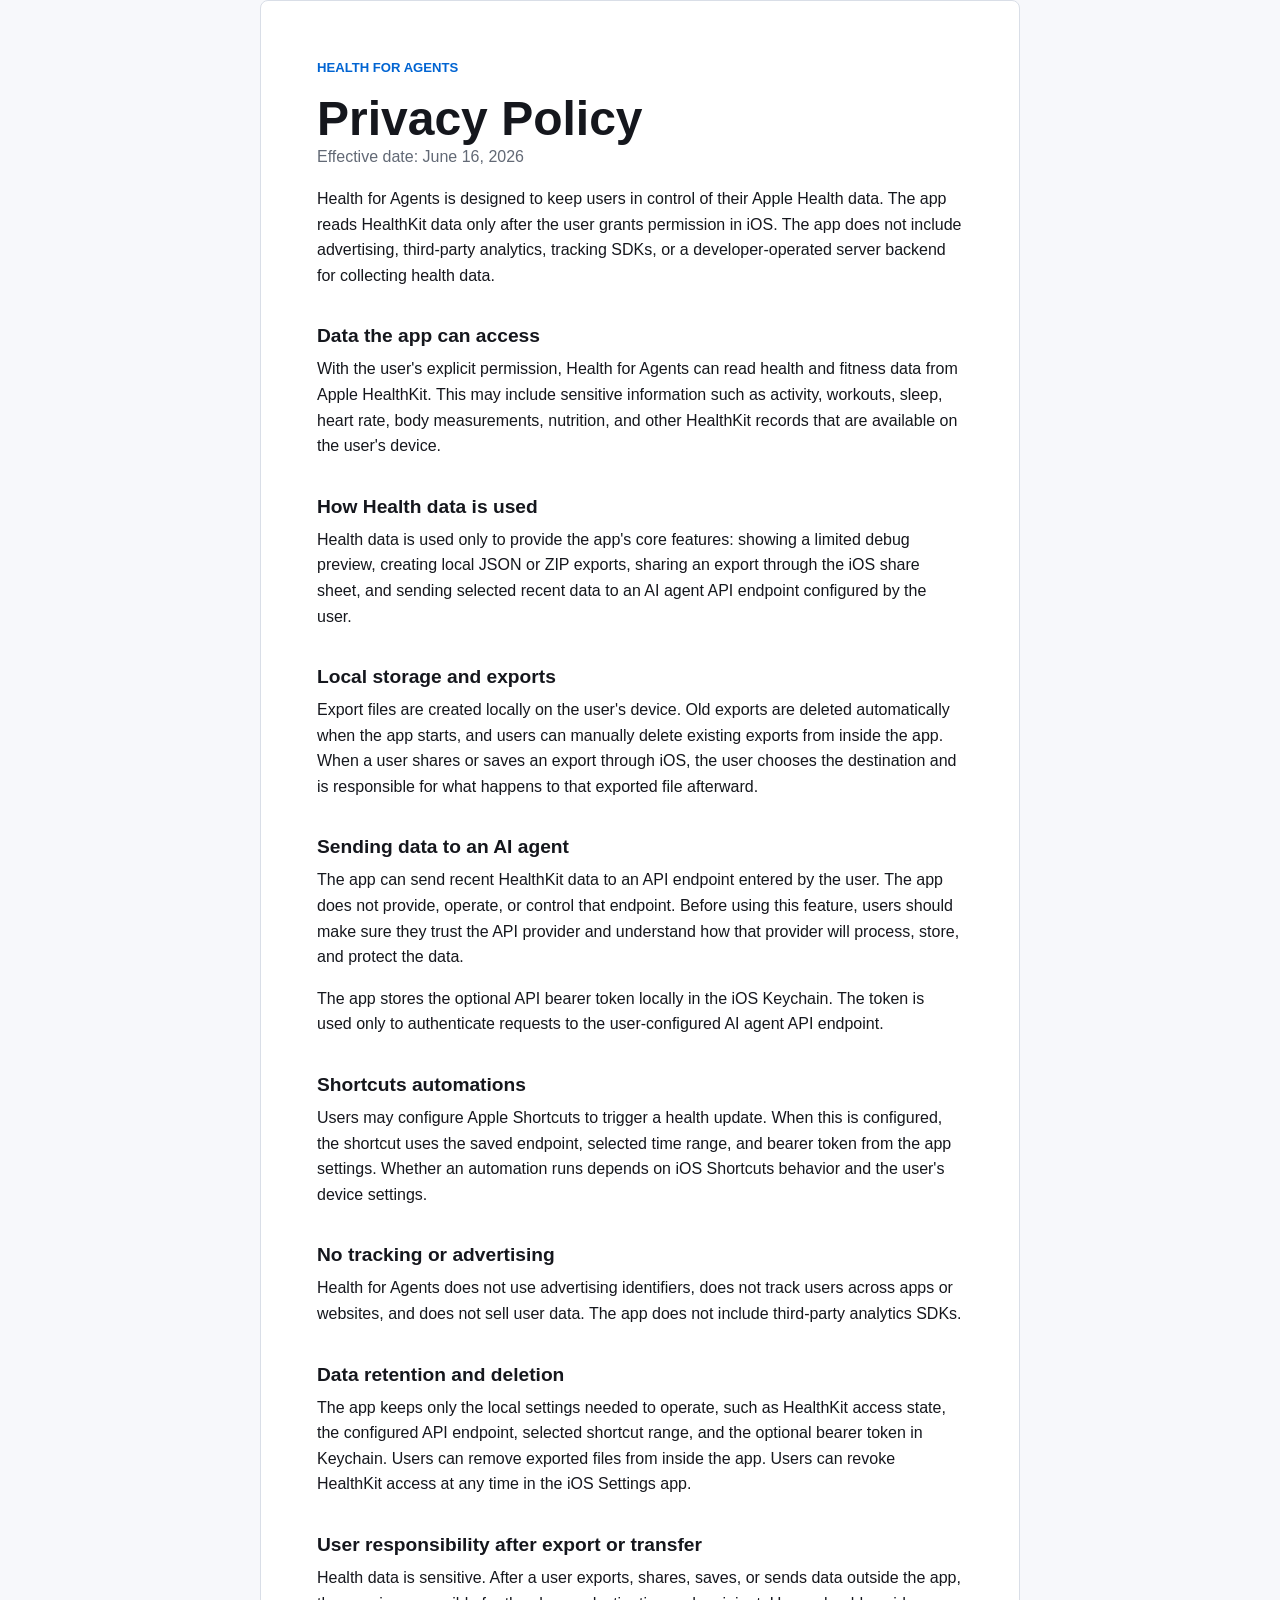
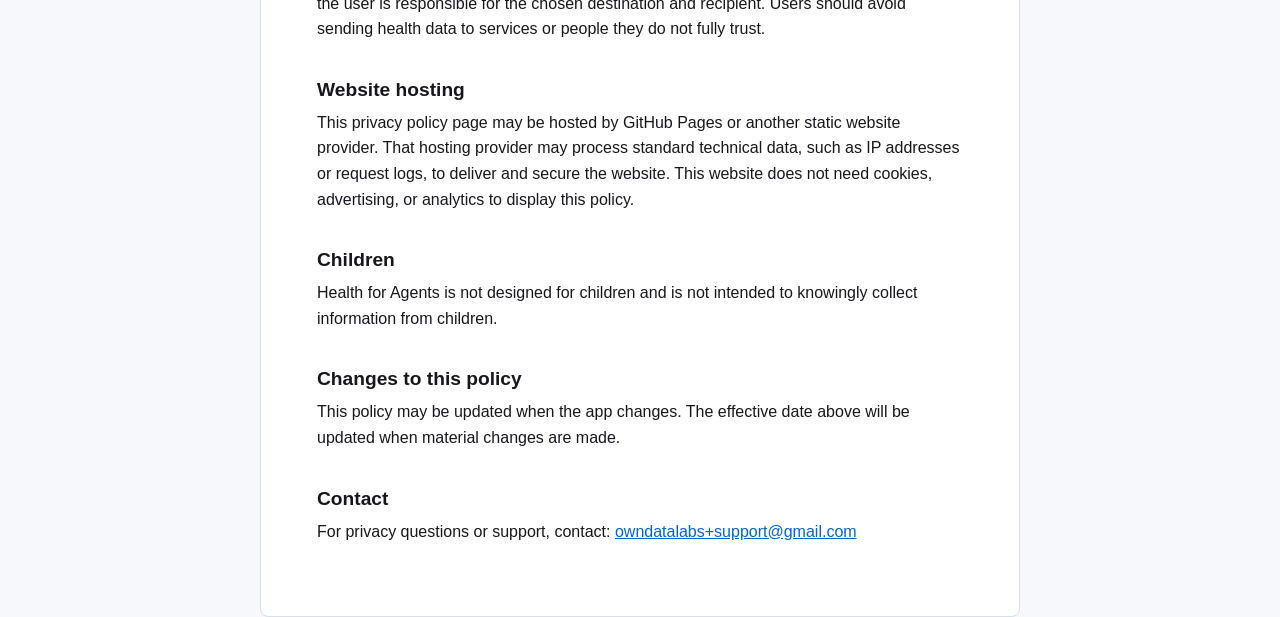
==== privacy/index.html @ e64130f2 "Add Health for Agents privacy policy site" ====
<!doctype html>
<html lang="en">
  <head>
    <meta charset="utf-8">
    <meta name="viewport" content="width=device-width, initial-scale=1">
    <title>Privacy Policy - Health for Agents</title>
    <meta name="description" content="Privacy Policy for the Health for Agents iOS app.">
    <link rel="stylesheet" href="../assets/styles.css">
  </head>
  <body>
    <main class="page document">
      <p class="eyebrow">Health for Agents</p>
      <h1>Privacy Policy</h1>
      <p class="updated">Effective date: June 16, 2026</p>

      <p>
        Health for Agents is designed to keep users in control of their Apple Health data. The app reads
        HealthKit data only after the user grants permission in iOS. The app does not include advertising,
        third-party analytics, tracking SDKs, or a developer-operated server backend for collecting health data.
      </p>

      <h2>Data the app can access</h2>
      <p>
        With the user's explicit permission, Health for Agents can read health and fitness data from Apple
        HealthKit. This may include sensitive information such as activity, workouts, sleep, heart rate, body
        measurements, nutrition, and other HealthKit records that are available on the user's device.
      </p>

      <h2>How Health data is used</h2>
      <p>
        Health data is used only to provide the app's core features: showing a limited debug preview, creating
        local JSON or ZIP exports, sharing an export through the iOS share sheet, and sending selected recent
        data to an AI agent API endpoint configured by the user.
      </p>

      <h2>Local storage and exports</h2>
      <p>
        Export files are created locally on the user's device. Old exports are deleted automatically when the app
        starts, and users can manually delete existing exports from inside the app. When a user shares or saves an
        export through iOS, the user chooses the destination and is responsible for what happens to that exported
        file afterward.
      </p>

      <h2>Sending data to an AI agent</h2>
      <p>
        The app can send recent HealthKit data to an API endpoint entered by the user. The app does not provide,
        operate, or control that endpoint. Before using this feature, users should make sure they trust the API
        provider and understand how that provider will process, store, and protect the data.
      </p>

      <p>
        The app stores the optional API bearer token locally in the iOS Keychain. The token is used only to
        authenticate requests to the user-configured AI agent API endpoint.
      </p>

      <h2>Shortcuts automations</h2>
      <p>
        Users may configure Apple Shortcuts to trigger a health update. When this is configured, the shortcut uses
        the saved endpoint, selected time range, and bearer token from the app settings. Whether an automation runs
        depends on iOS Shortcuts behavior and the user's device settings.
      </p>

      <h2>No tracking or advertising</h2>
      <p>
        Health for Agents does not use advertising identifiers, does not track users across apps or websites, and
        does not sell user data. The app does not include third-party analytics SDKs.
      </p>

      <h2>Data retention and deletion</h2>
      <p>
        The app keeps only the local settings needed to operate, such as HealthKit access state, the configured API
        endpoint, selected shortcut range, and the optional bearer token in Keychain. Users can remove exported
        files from inside the app. Users can revoke HealthKit access at any time in the iOS Settings app.
      </p>

      <h2>User responsibility after export or transfer</h2>
      <p>
        Health data is sensitive. After a user exports, shares, saves, or sends data outside the app, the user is
        responsible for the chosen destination and recipient. Users should avoid sending health data to services or
        people they do not fully trust.
      </p>

      <h2>Website hosting</h2>
      <p>
        This privacy policy page may be hosted by GitHub Pages or another static website provider. That hosting
        provider may process standard technical data, such as IP addresses or request logs, to deliver and secure
        the website. This website does not need cookies, advertising, or analytics to display this policy.
      </p>

      <h2>Children</h2>
      <p>
        Health for Agents is not designed for children and is not intended to knowingly collect information from
        children.
      </p>

      <h2>Changes to this policy</h2>
      <p>
        This policy may be updated when the app changes. The effective date above will be updated when material
        changes are made.
      </p>

      <h2>Contact</h2>
      <p>
        For privacy questions or support, contact: <a href="mailto:owndatalabs+support@gmail.com">owndatalabs+support@gmail.com</a>
      </p>
    </main>
  </body>
</html>
---- assets/styles.css ----
:root {
  color-scheme: light dark;
  --bg: #f7f8fb;
  --text: #15171d;
  --muted: #626975;
  --line: #d9dee7;
  --accent: #0a84ff;
  --accent-strong: #0064d2;
  --surface: #ffffff;
}

@media (prefers-color-scheme: dark) {
  :root {
    --bg: #111318;
    --text: #f2f4f8;
    --muted: #a9b0bc;
    --line: #303642;
    --accent: #5aa9ff;
    --accent-strong: #8ac1ff;
    --surface: #181b22;
  }
}

* {
  box-sizing: border-box;
}

body {
  margin: 0;
  background: var(--bg);
  color: var(--text);
  font: 16px/1.6 -apple-system, BlinkMacSystemFont, "SF Pro Text", "Segoe UI", sans-serif;
}

a {
  color: var(--accent-strong);
}

.page {
  width: min(880px, calc(100% - 32px));
  margin: 0 auto;
  padding: 72px 0;
}

.hero,
.document {
  background: var(--surface);
  border: 1px solid var(--line);
  border-radius: 8px;
  padding: clamp(28px, 6vw, 56px);
}

.eyebrow {
  margin: 0 0 12px;
  color: var(--accent-strong);
  font-size: 0.82rem;
  font-weight: 700;
  letter-spacing: 0;
  text-transform: uppercase;
}

h1 {
  margin: 0;
  max-width: 760px;
  font-size: clamp(2rem, 5vw, 3.8rem);
  line-height: 1.05;
  letter-spacing: 0;
}

.lead {
  max-width: 680px;
  margin: 24px 0 0;
  color: var(--muted);
  font-size: 1.15rem;
}

.actions {
  display: flex;
  flex-wrap: wrap;
  gap: 12px;
  margin-top: 32px;
}

.button {
  display: inline-flex;
  align-items: center;
  justify-content: center;
  min-height: 44px;
  padding: 0 18px;
  border: 1px solid var(--accent);
  border-radius: 8px;
  background: var(--accent);
  color: #fff;
  font-weight: 700;
  text-decoration: none;
}

.button.secondary {
  background: transparent;
  color: var(--accent-strong);
}

.document {
  max-width: 760px;
}

.document h1 {
  font-size: clamp(2rem, 4vw, 3rem);
}

.updated {
  margin: 12px 0 32px;
  color: var(--muted);
}

.document h2 {
  margin: 36px 0 8px;
  font-size: 1.2rem;
  line-height: 1.25;
  letter-spacing: 0;
}

.document p {
  margin: 0 0 16px;
}
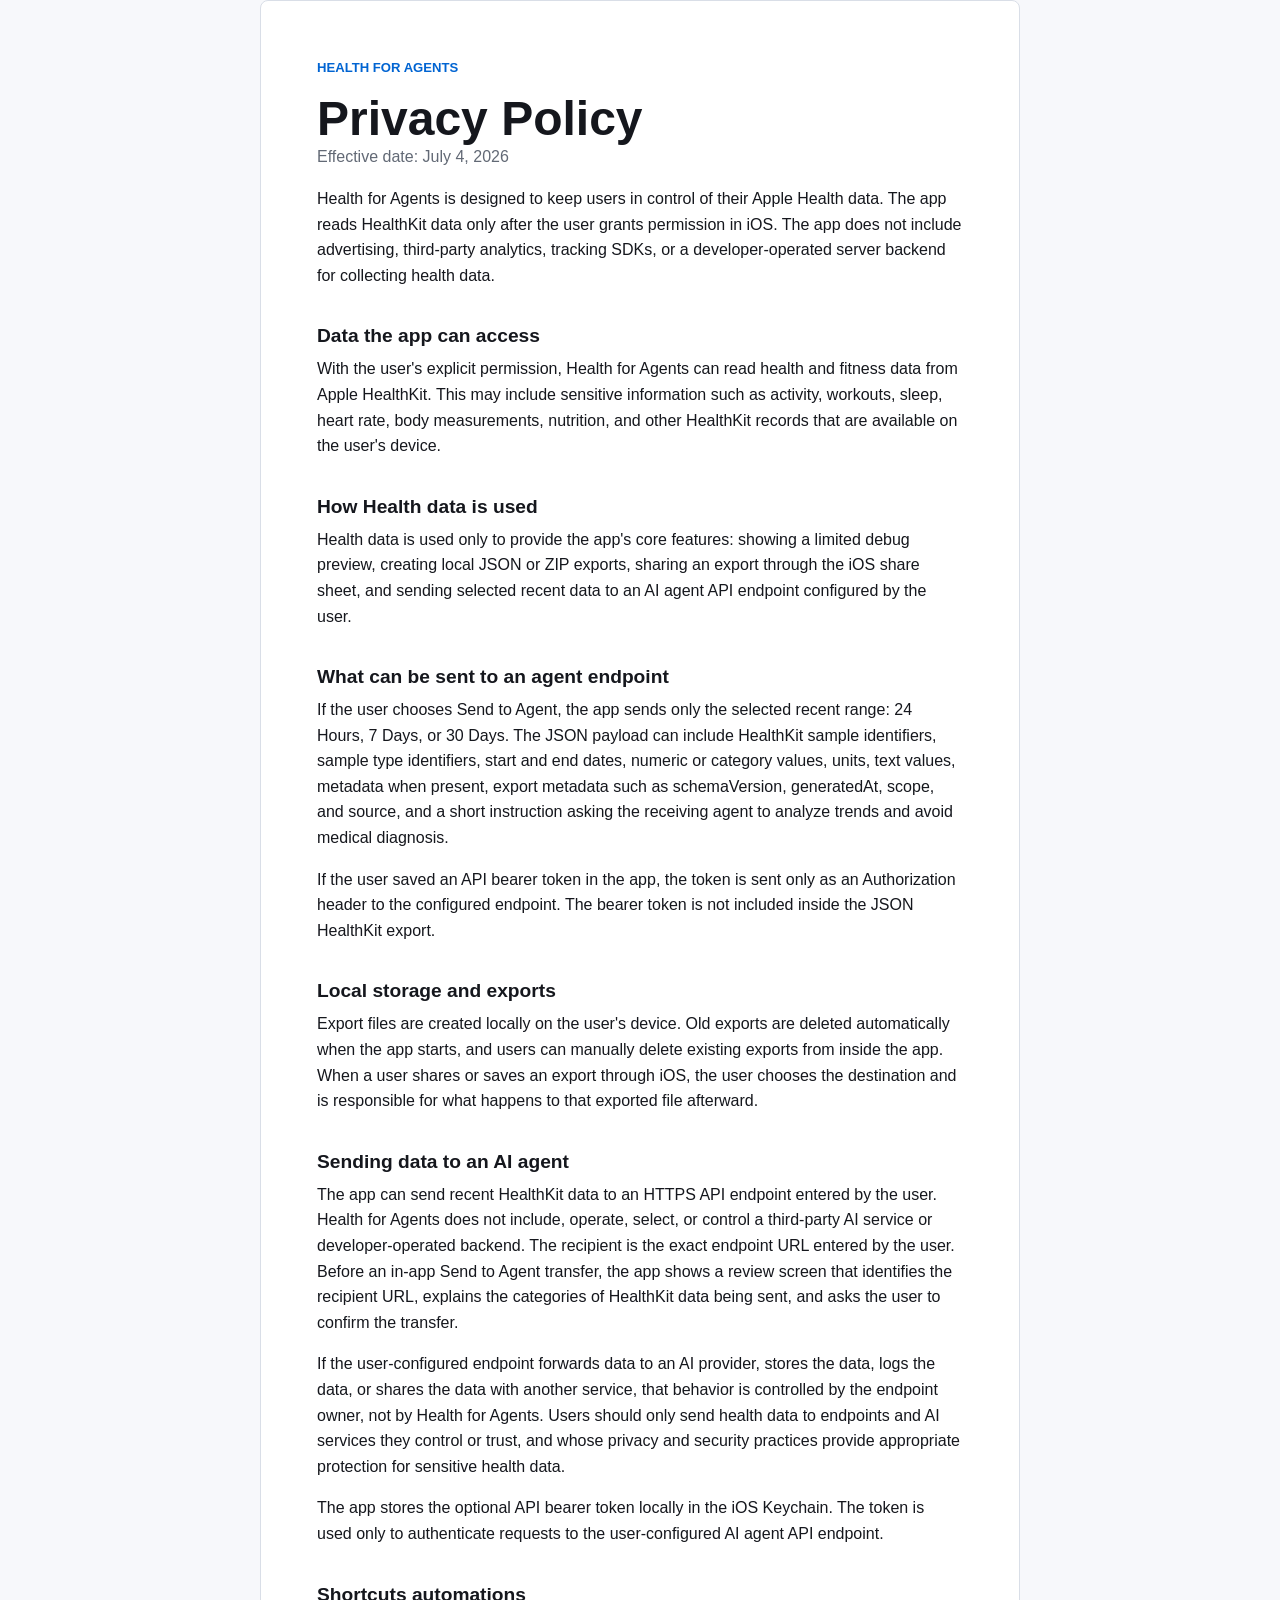
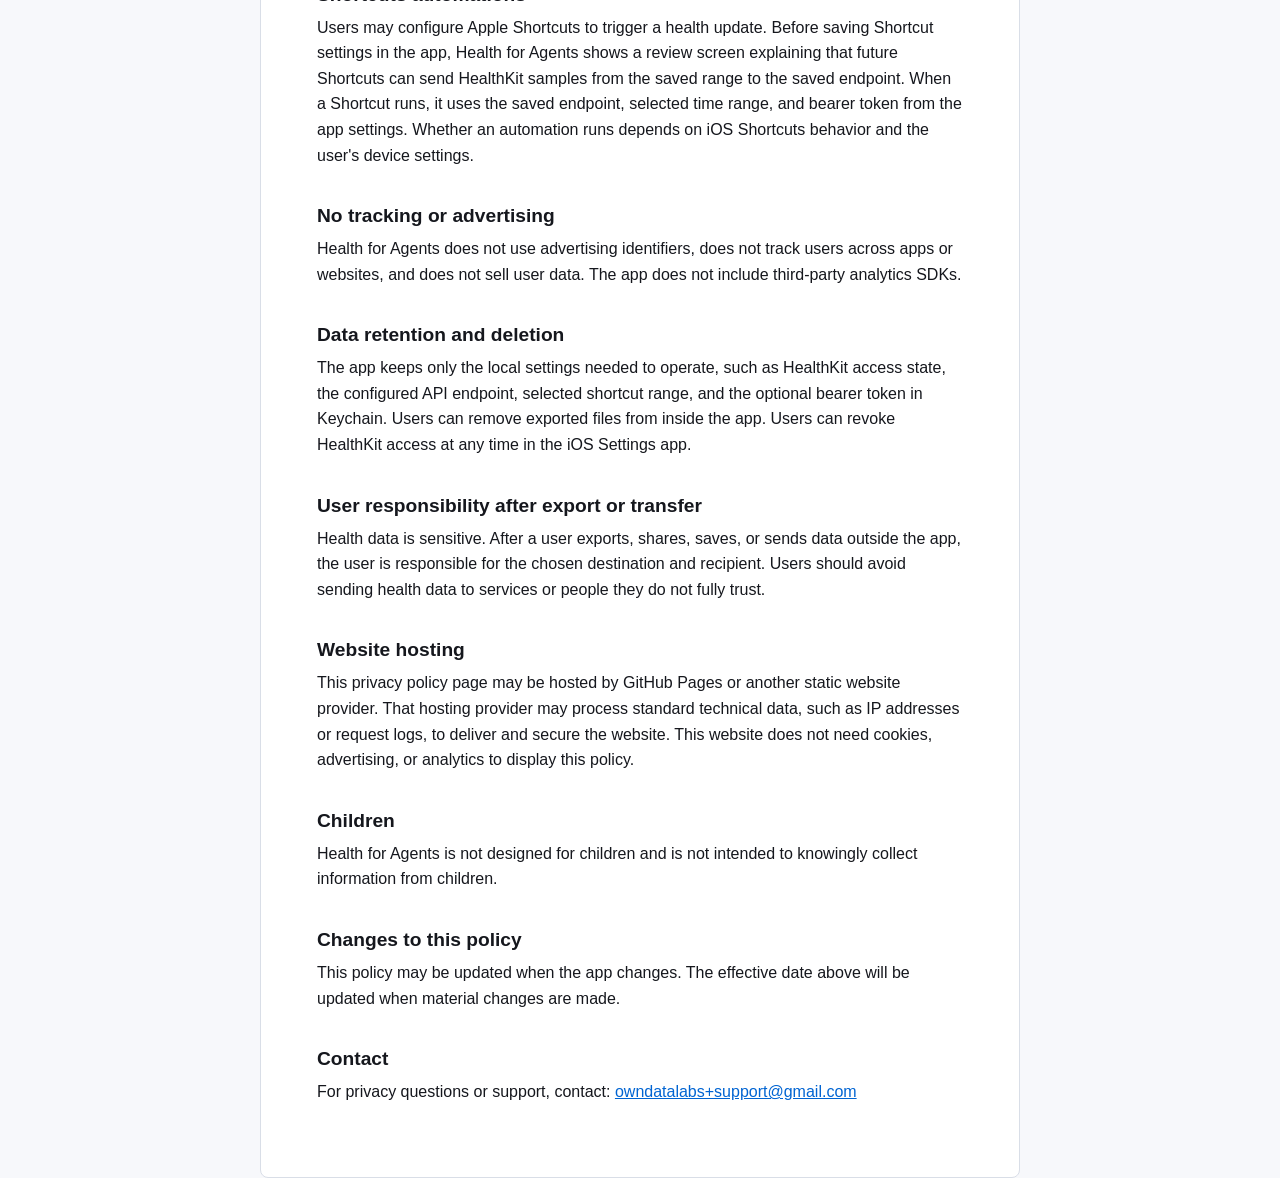
==== commit 4751354d: "Clarify AI endpoint privacy disclosures" ====
--- a/privacy/index.html
+++ b/privacy/index.html
@@ -11,7 +11,7 @@
     <main class="page document">
       <p class="eyebrow">Health for Agents</p>
       <h1>Privacy Policy</h1>
-      <p class="updated">Effective date: June 16, 2026</p>
+      <p class="updated">Effective date: July 4, 2026</p>
 
       <p>
         Health for Agents is designed to keep users in control of their Apple Health data. The app reads
@@ -33,6 +33,20 @@
         data to an AI agent API endpoint configured by the user.
       </p>
 
+      <h2>What can be sent to an agent endpoint</h2>
+      <p>
+        If the user chooses Send to Agent, the app sends only the selected recent range: 24 Hours, 7 Days, or
+        30 Days. The JSON payload can include HealthKit sample identifiers, sample type identifiers, start and
+        end dates, numeric or category values, units, text values, metadata when present, export metadata such as
+        schemaVersion, generatedAt, scope, and source, and a short instruction asking the receiving agent to
+        analyze trends and avoid medical diagnosis.
+      </p>
+
+      <p>
+        If the user saved an API bearer token in the app, the token is sent only as an Authorization header to
+        the configured endpoint. The bearer token is not included inside the JSON HealthKit export.
+      </p>
+
       <h2>Local storage and exports</h2>
       <p>
         Export files are created locally on the user's device. Old exports are deleted automatically when the app
@@ -43,9 +57,18 @@
 
       <h2>Sending data to an AI agent</h2>
       <p>
-        The app can send recent HealthKit data to an API endpoint entered by the user. The app does not provide,
-        operate, or control that endpoint. Before using this feature, users should make sure they trust the API
-        provider and understand how that provider will process, store, and protect the data.
+        The app can send recent HealthKit data to an HTTPS API endpoint entered by the user. Health for Agents
+        does not include, operate, select, or control a third-party AI service or developer-operated backend. The
+        recipient is the exact endpoint URL entered by the user. Before an in-app Send to Agent transfer, the app
+        shows a review screen that identifies the recipient URL, explains the categories of HealthKit data being
+        sent, and asks the user to confirm the transfer.
+      </p>
+
+      <p>
+        If the user-configured endpoint forwards data to an AI provider, stores the data, logs the data, or shares
+        the data with another service, that behavior is controlled by the endpoint owner, not by Health for Agents.
+        Users should only send health data to endpoints and AI services they control or trust, and whose privacy
+        and security practices provide appropriate protection for sensitive health data.
       </p>
 
       <p>
@@ -55,9 +78,11 @@
 
       <h2>Shortcuts automations</h2>
       <p>
-        Users may configure Apple Shortcuts to trigger a health update. When this is configured, the shortcut uses
-        the saved endpoint, selected time range, and bearer token from the app settings. Whether an automation runs
-        depends on iOS Shortcuts behavior and the user's device settings.
+        Users may configure Apple Shortcuts to trigger a health update. Before saving Shortcut settings in the
+        app, Health for Agents shows a review screen explaining that future Shortcuts can send HealthKit samples
+        from the saved range to the saved endpoint. When a Shortcut runs, it uses the saved endpoint, selected
+        time range, and bearer token from the app settings. Whether an automation runs depends on iOS Shortcuts
+        behavior and the user's device settings.
       </p>
 
       <h2>No tracking or advertising</h2>
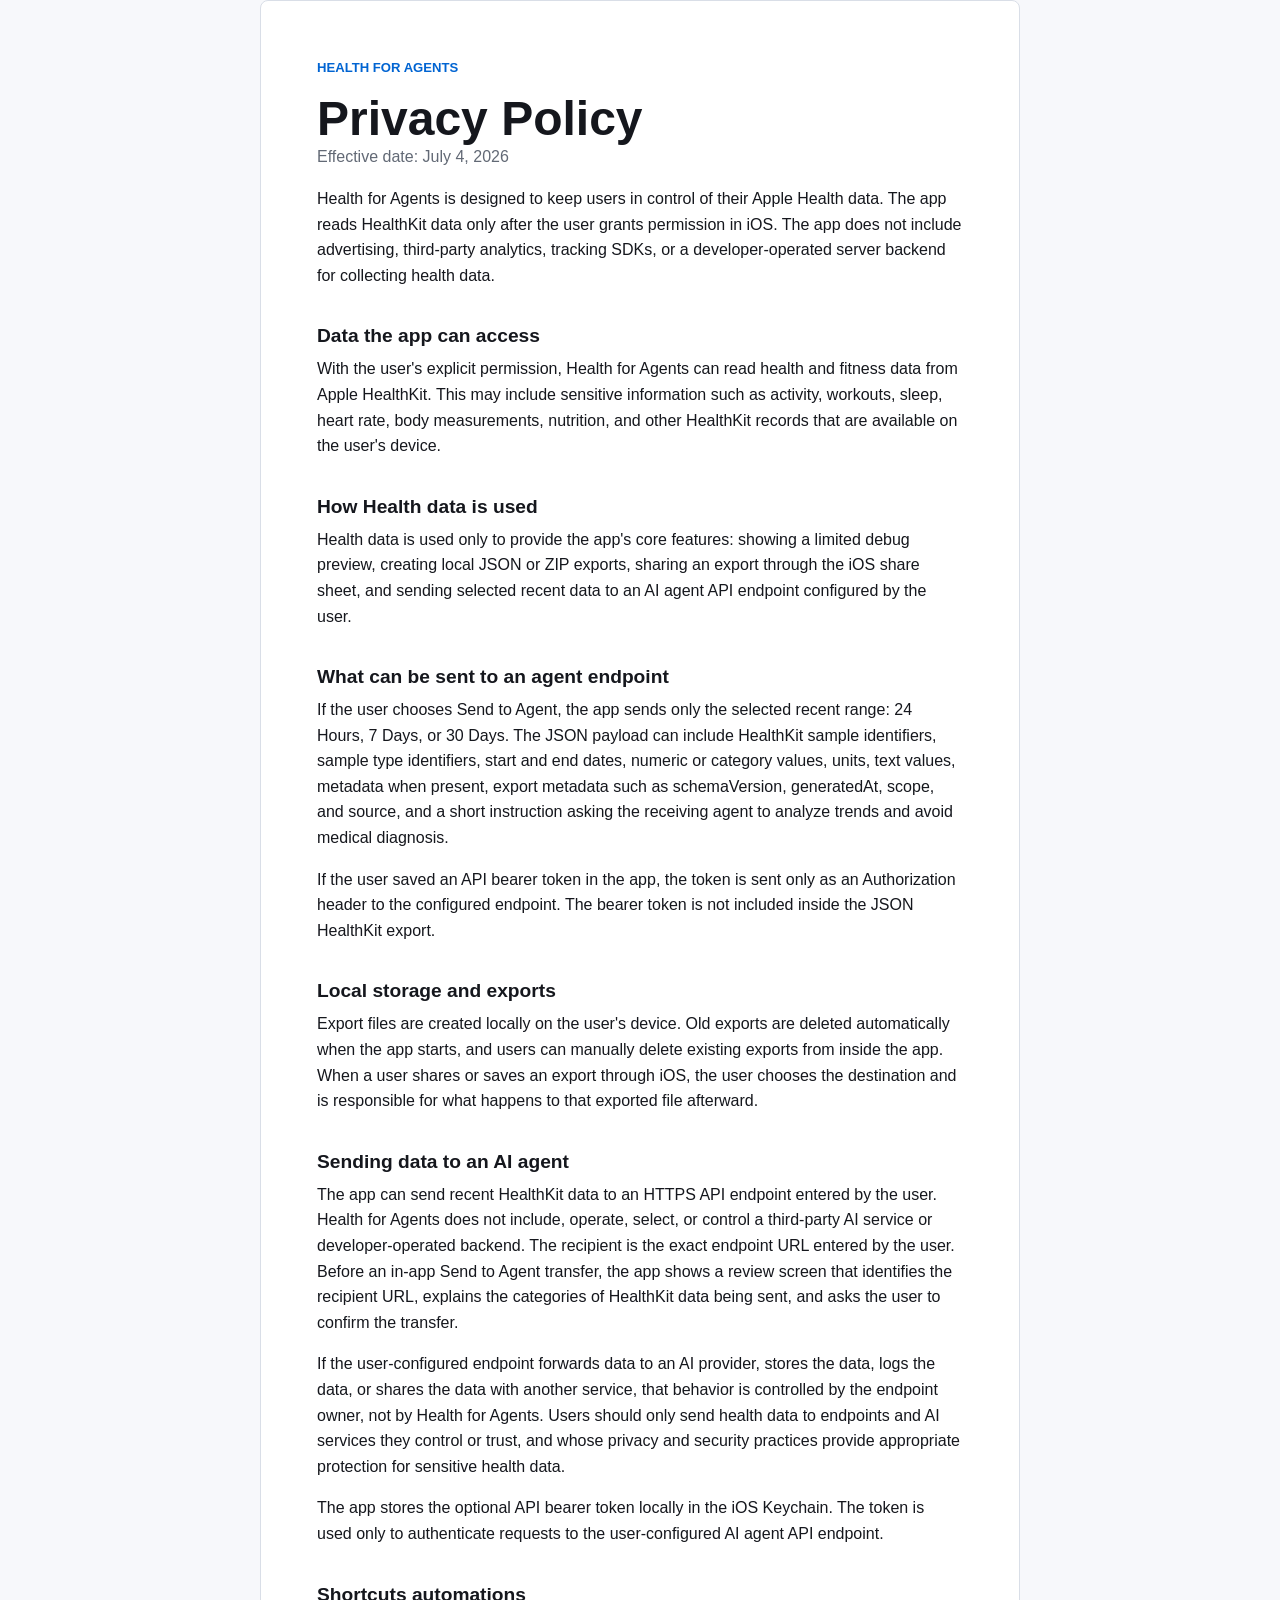
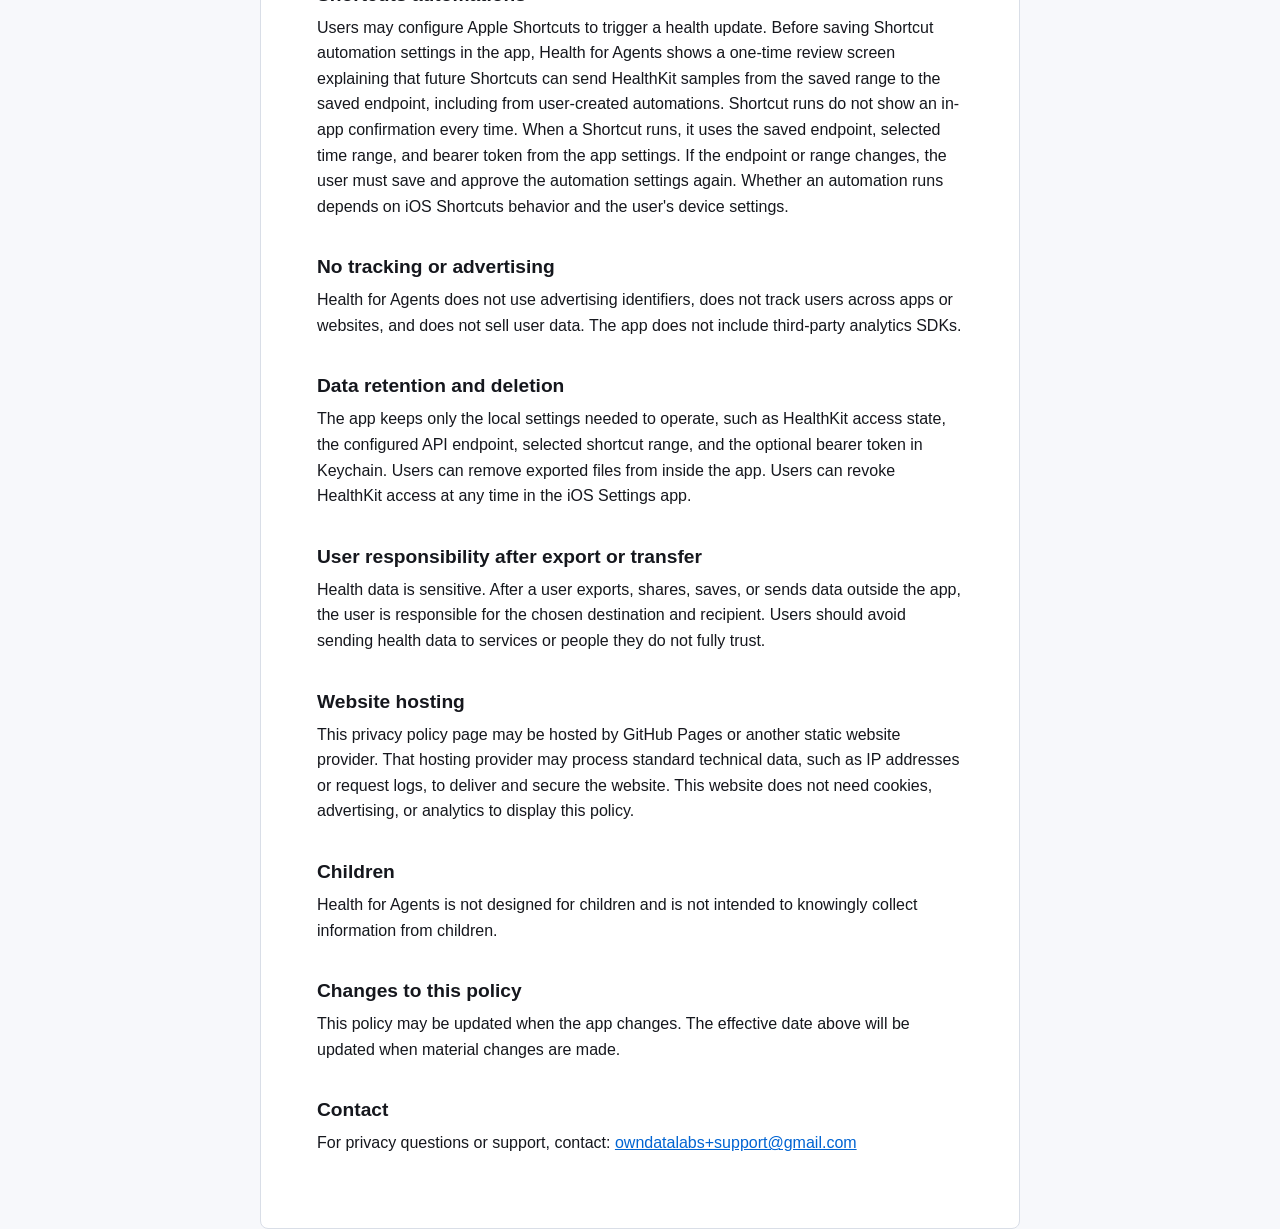
==== commit ad5b75f8: "Clarify automated Shortcut sync consent" ====
--- a/privacy/index.html
+++ b/privacy/index.html
@@ -78,11 +78,13 @@
 
       <h2>Shortcuts automations</h2>
       <p>
-        Users may configure Apple Shortcuts to trigger a health update. Before saving Shortcut settings in the
-        app, Health for Agents shows a review screen explaining that future Shortcuts can send HealthKit samples
-        from the saved range to the saved endpoint. When a Shortcut runs, it uses the saved endpoint, selected
-        time range, and bearer token from the app settings. Whether an automation runs depends on iOS Shortcuts
-        behavior and the user's device settings.
+        Users may configure Apple Shortcuts to trigger a health update. Before saving Shortcut automation settings
+        in the app, Health for Agents shows a one-time review screen explaining that future Shortcuts can send
+        HealthKit samples from the saved range to the saved endpoint, including from user-created automations.
+        Shortcut runs do not show an in-app confirmation every time. When a Shortcut runs, it uses the saved
+        endpoint, selected time range, and bearer token from the app settings. If the endpoint or range changes,
+        the user must save and approve the automation settings again. Whether an automation runs depends on iOS
+        Shortcuts behavior and the user's device settings.
       </p>
 
       <h2>No tracking or advertising</h2>
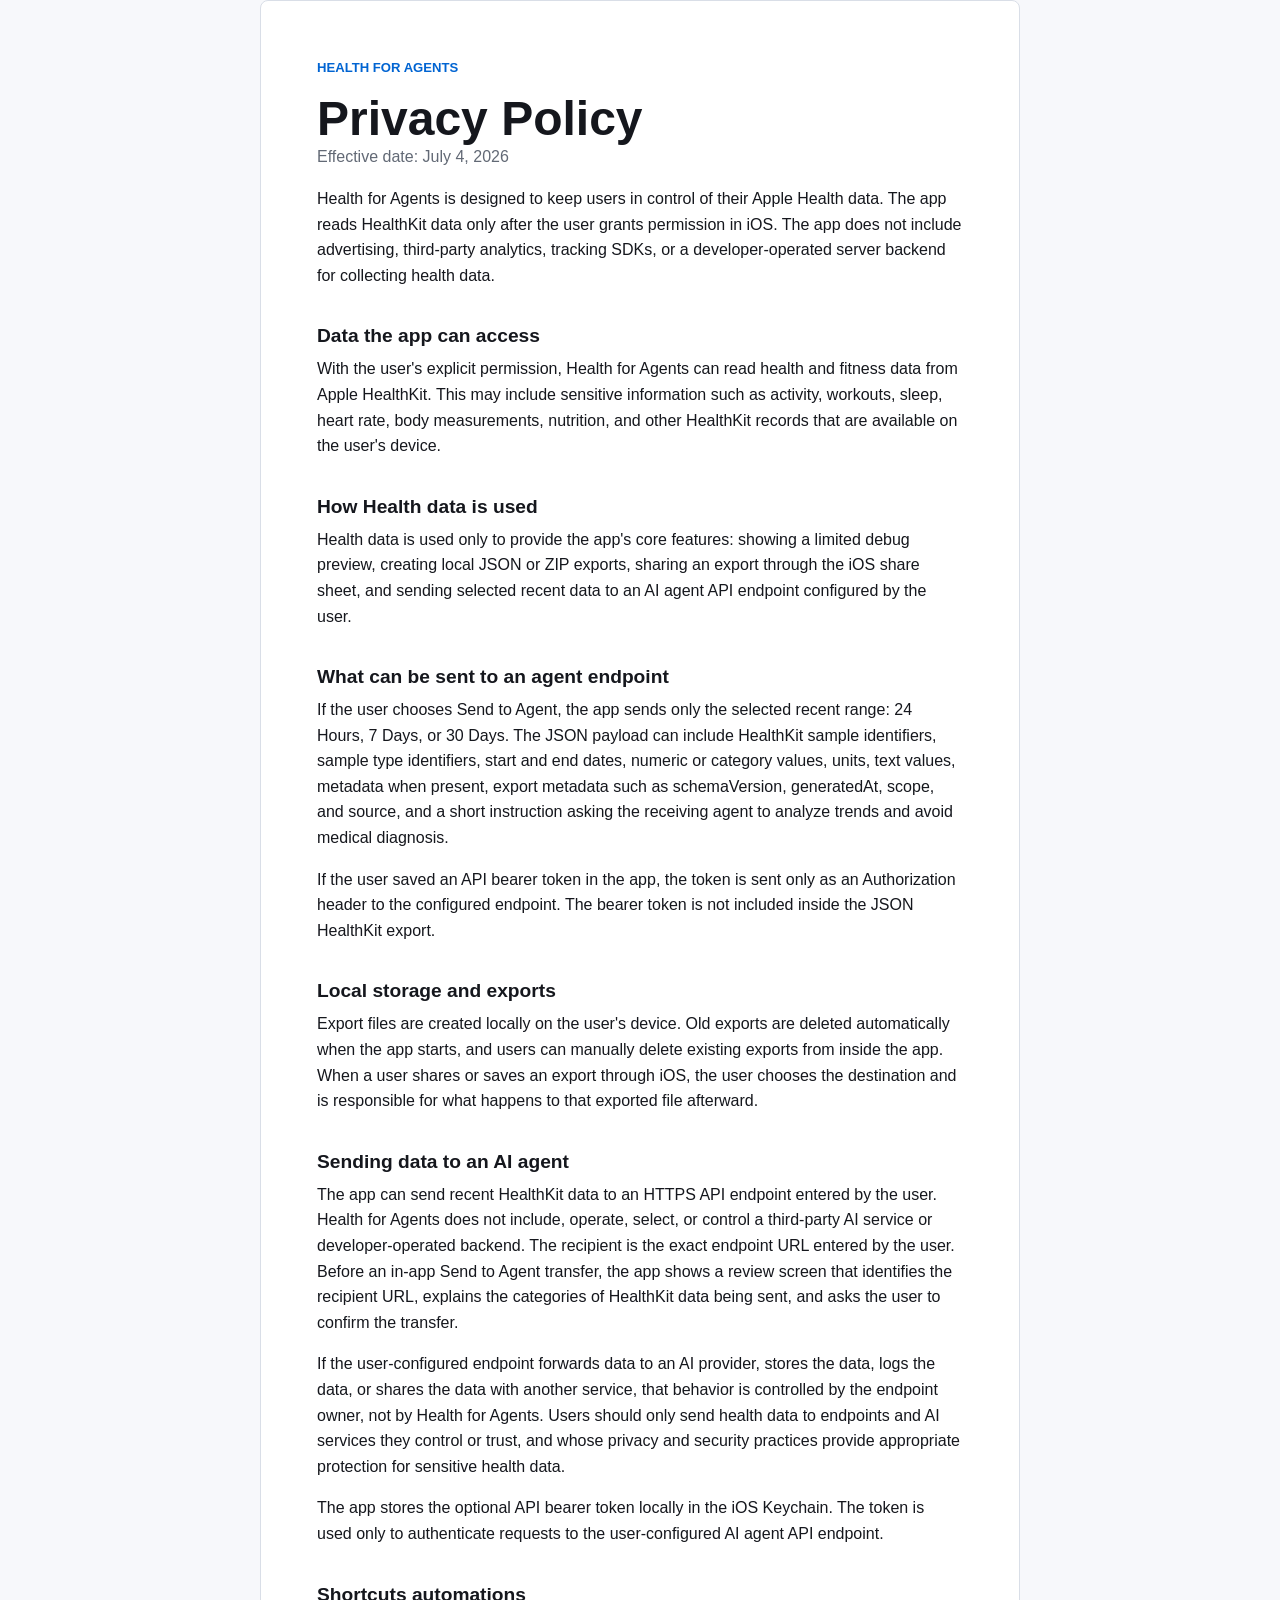
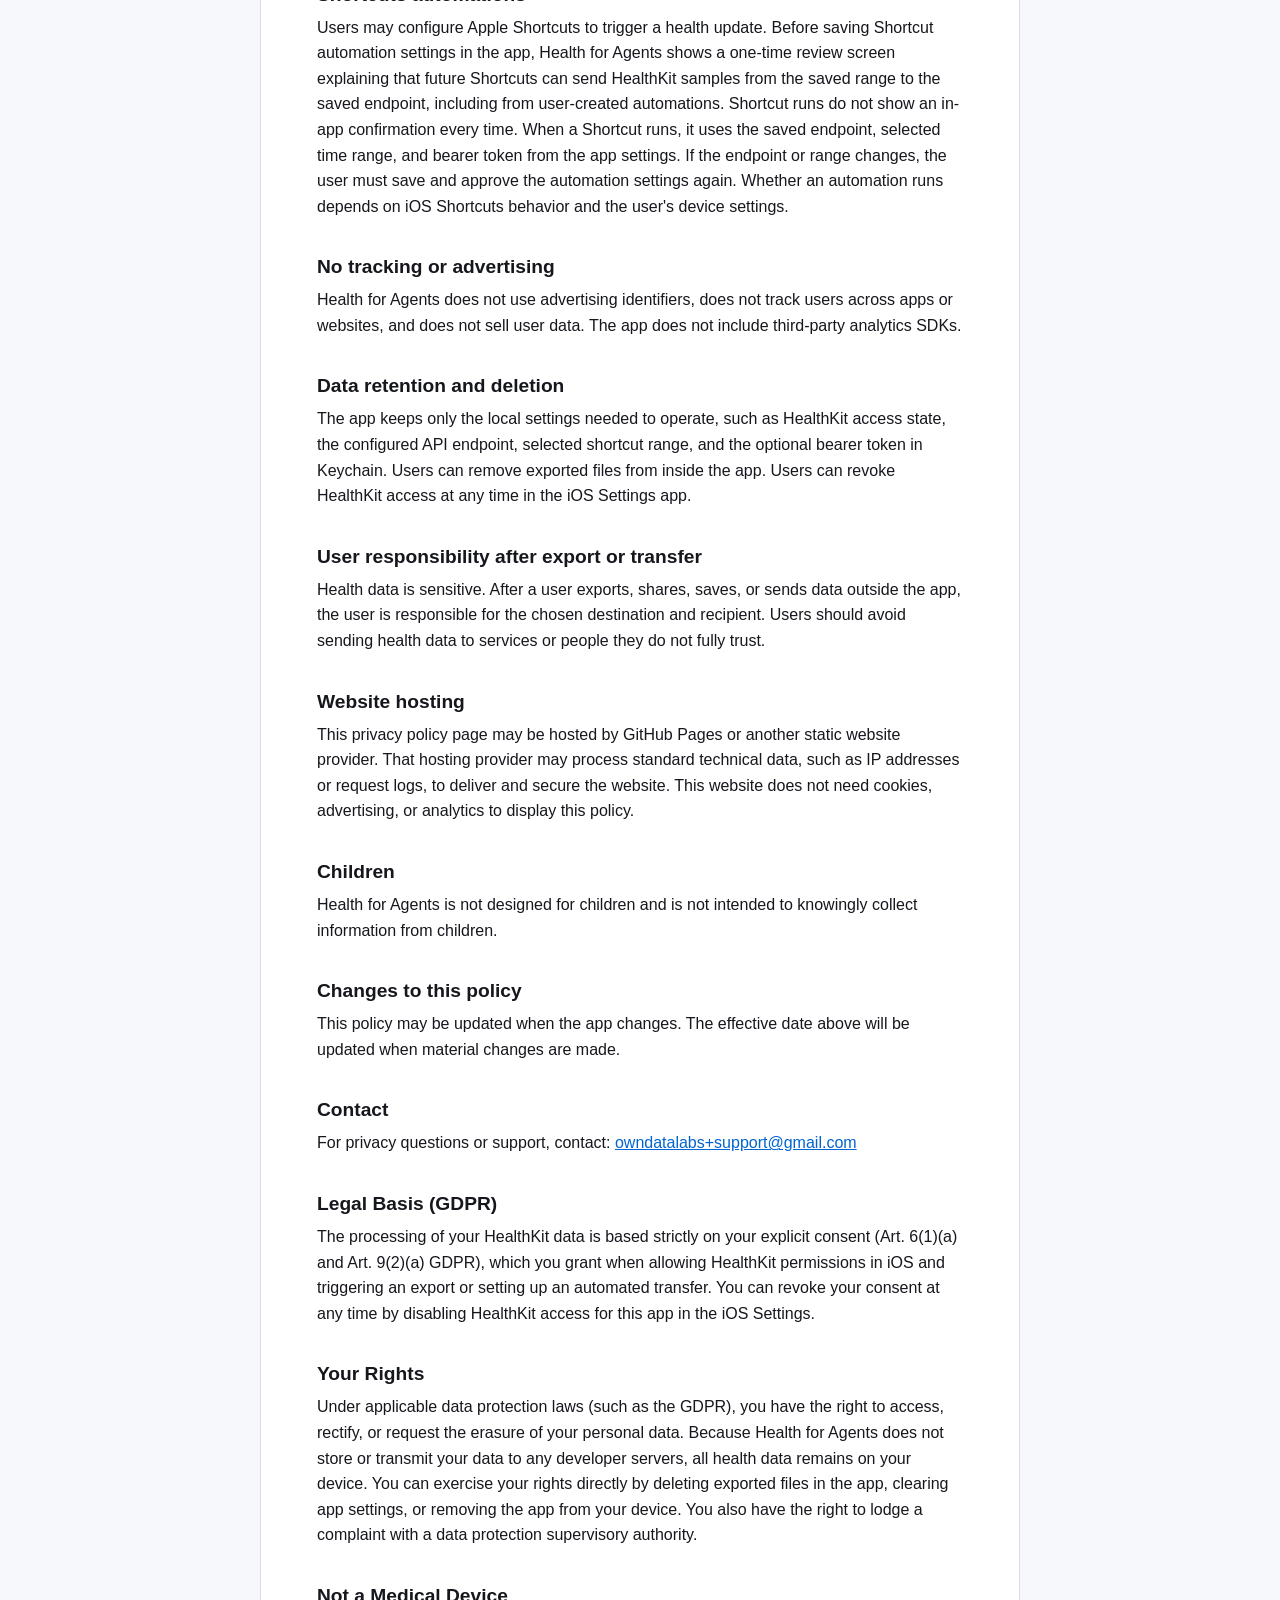
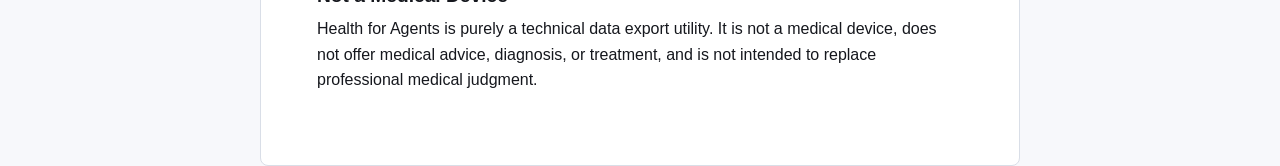
==== commit 45ff1320: "Update index.html added gdpr" ====
--- a/privacy/index.html
+++ b/privacy/index.html
@@ -130,6 +130,30 @@
       <p>
         For privacy questions or support, contact: <a href="mailto:owndatalabs+support@gmail.com">owndatalabs+support@gmail.com</a>
       </p>
+      <h2>Legal Basis (GDPR)</h2>
+      <p>
+        The processing of your HealthKit data is based strictly on your explicit consent 
+        (Art. 6(1)(a) and Art. 9(2)(a) GDPR), which you grant when allowing HealthKit 
+        permissions in iOS and triggering an export or setting up an automated transfer. 
+        You can revoke your consent at any time by disabling HealthKit access for this app in the iOS Settings.
+      </p>
+
+      <h2>Your Rights</h2>
+      <p>
+        Under applicable data protection laws (such as the GDPR), you have the right to access, 
+        rectify, or request the erasure of your personal data. Because Health for Agents does not 
+        store or transmit your data to any developer servers, all health data remains on your device. 
+        You can exercise your rights directly by deleting exported files in the app, clearing app settings, 
+        or removing the app from your device. You also have the right to lodge a complaint with a 
+        data protection supervisory authority.
+      </p>
+
+      <h2>Not a Medical Device</h2>
+      <p>
+        Health for Agents is purely a technical data export utility. It is not a medical device, 
+        does not offer medical advice, diagnosis, or treatment, and is not intended to replace 
+        professional medical judgment.
+      </p>
     </main>
   </body>
 </html>
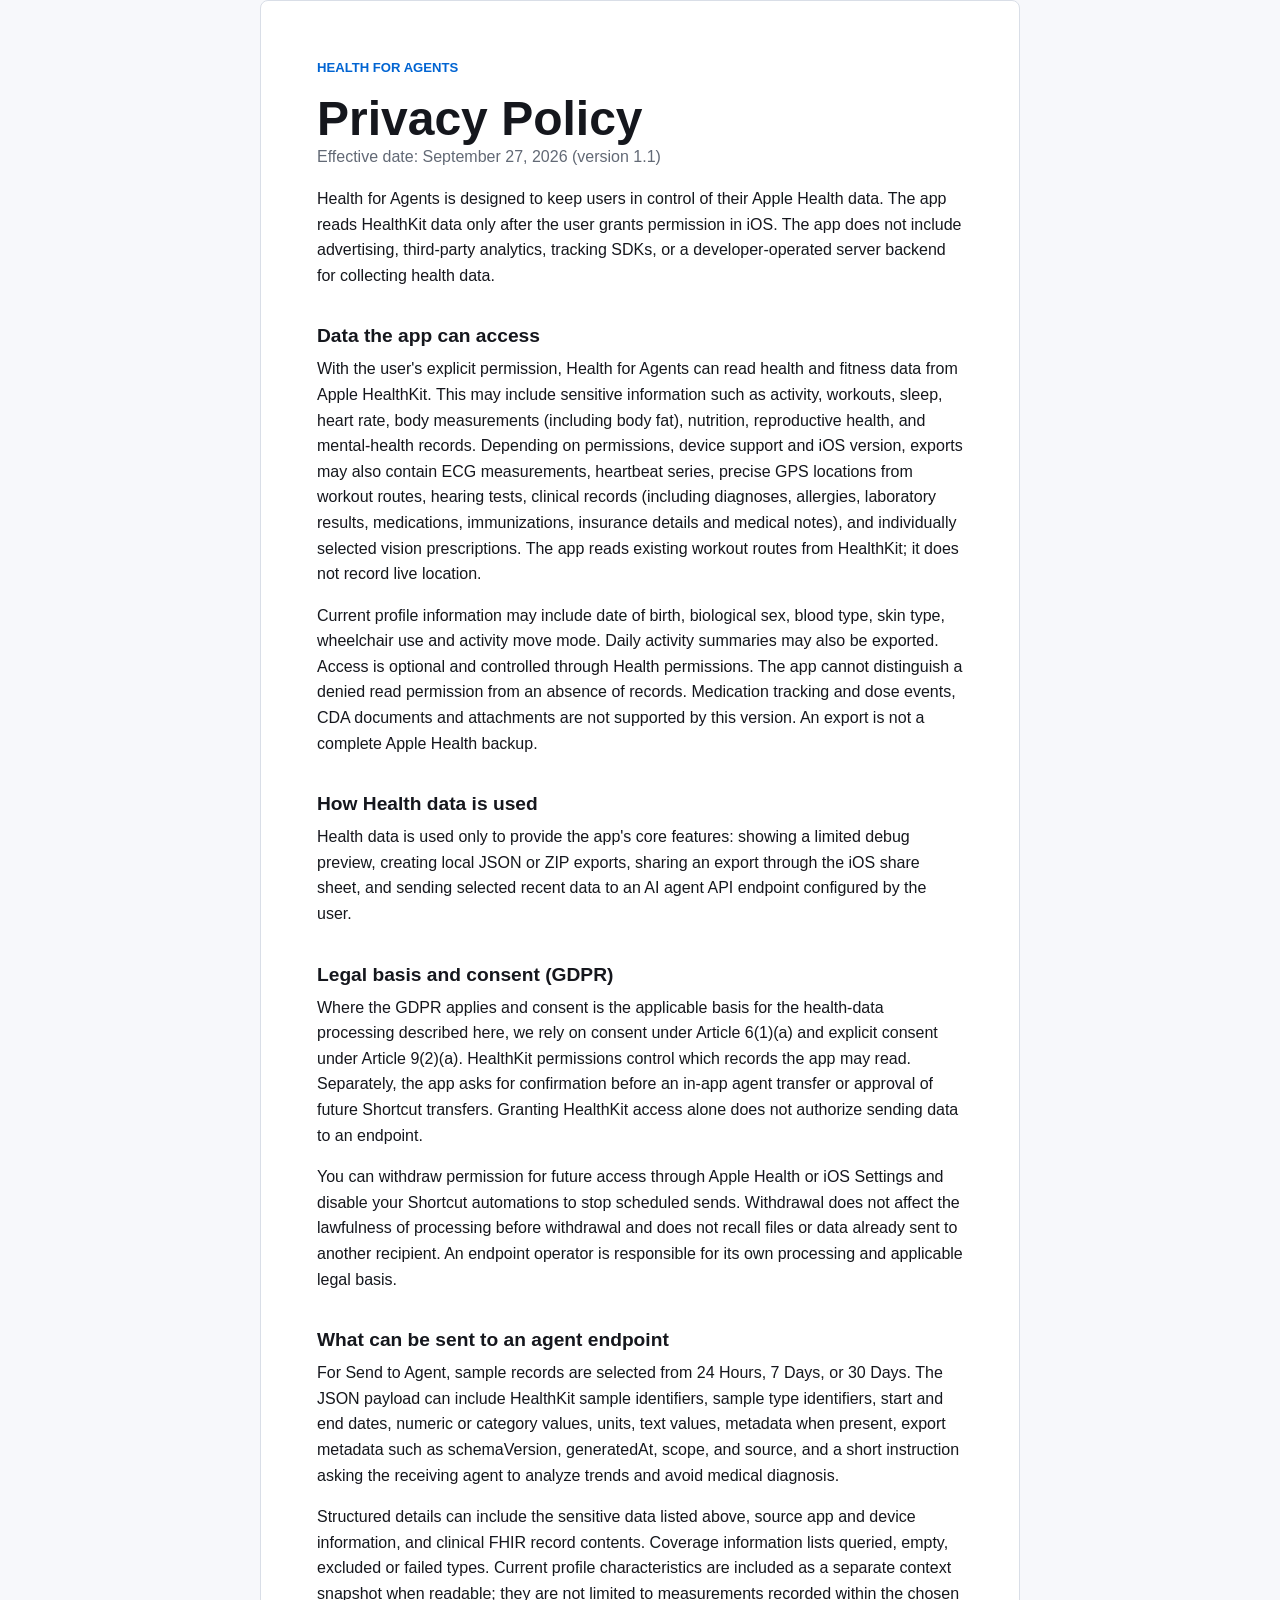
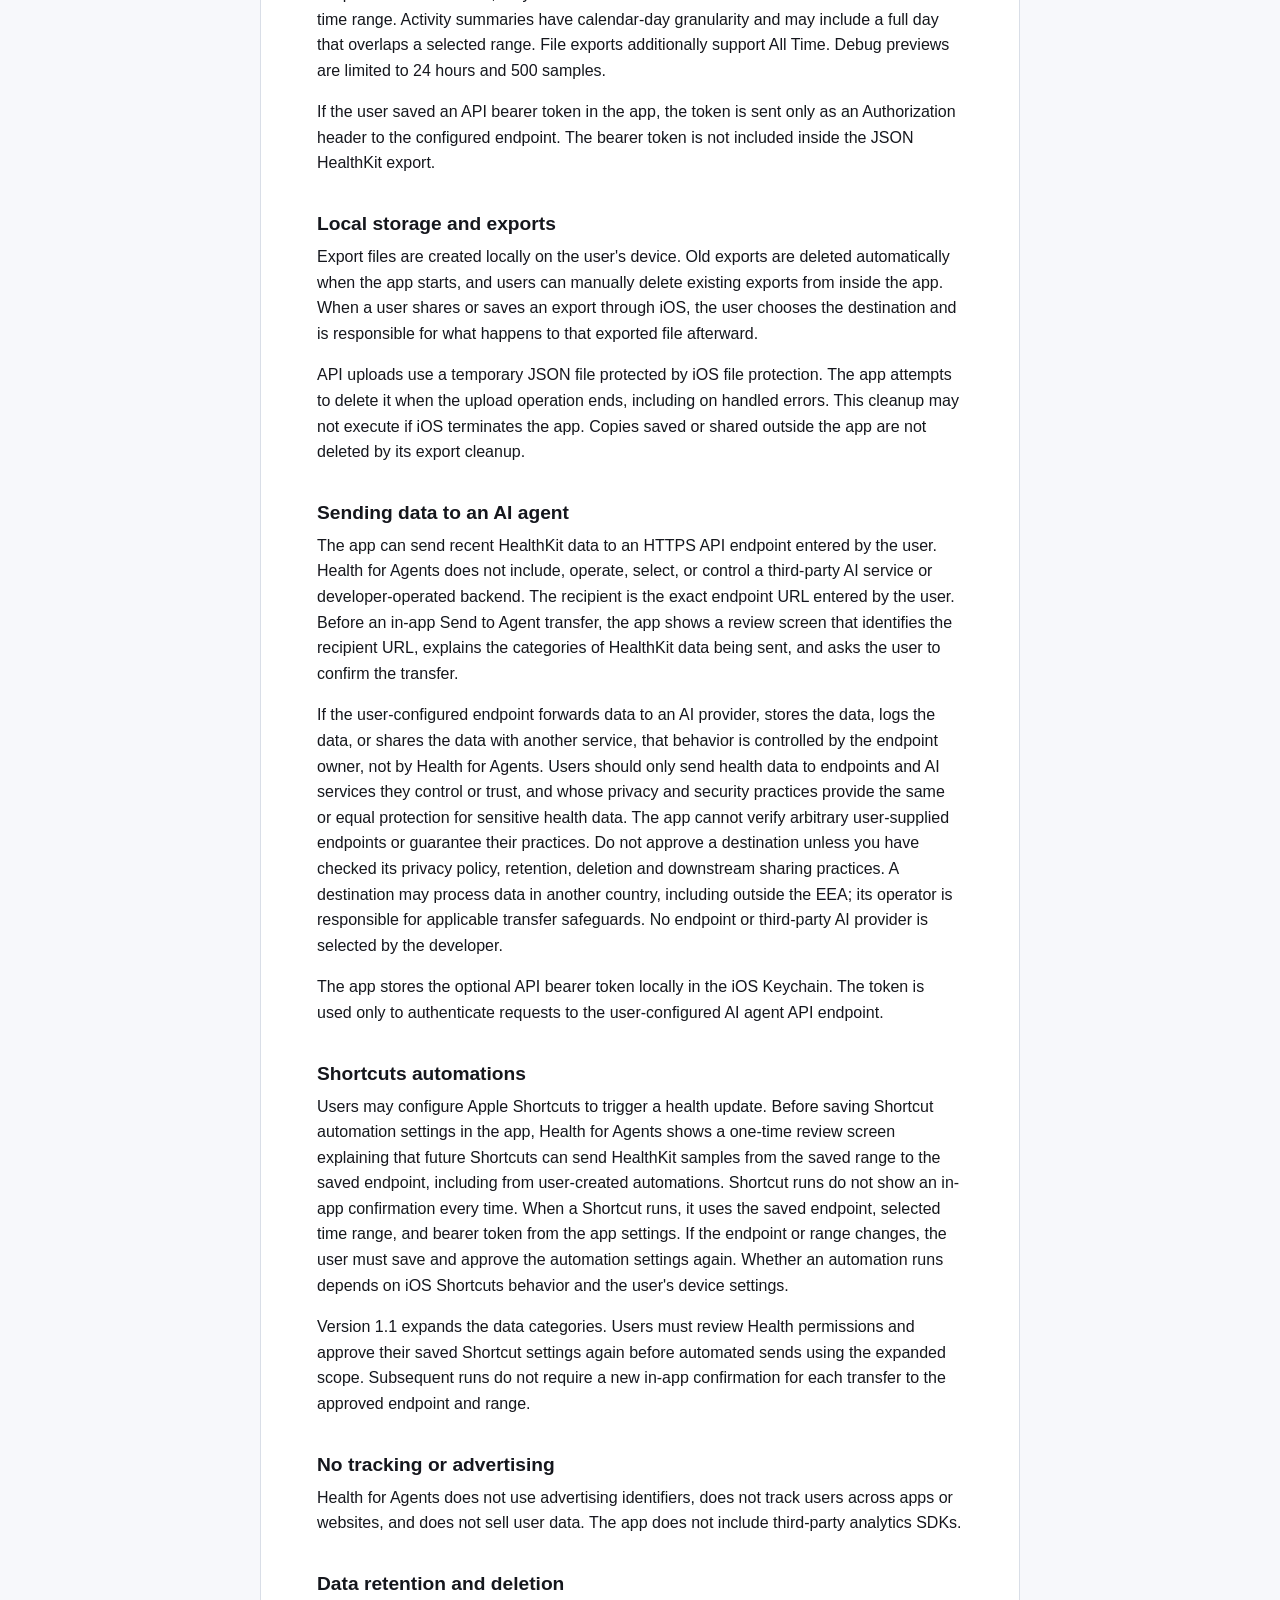
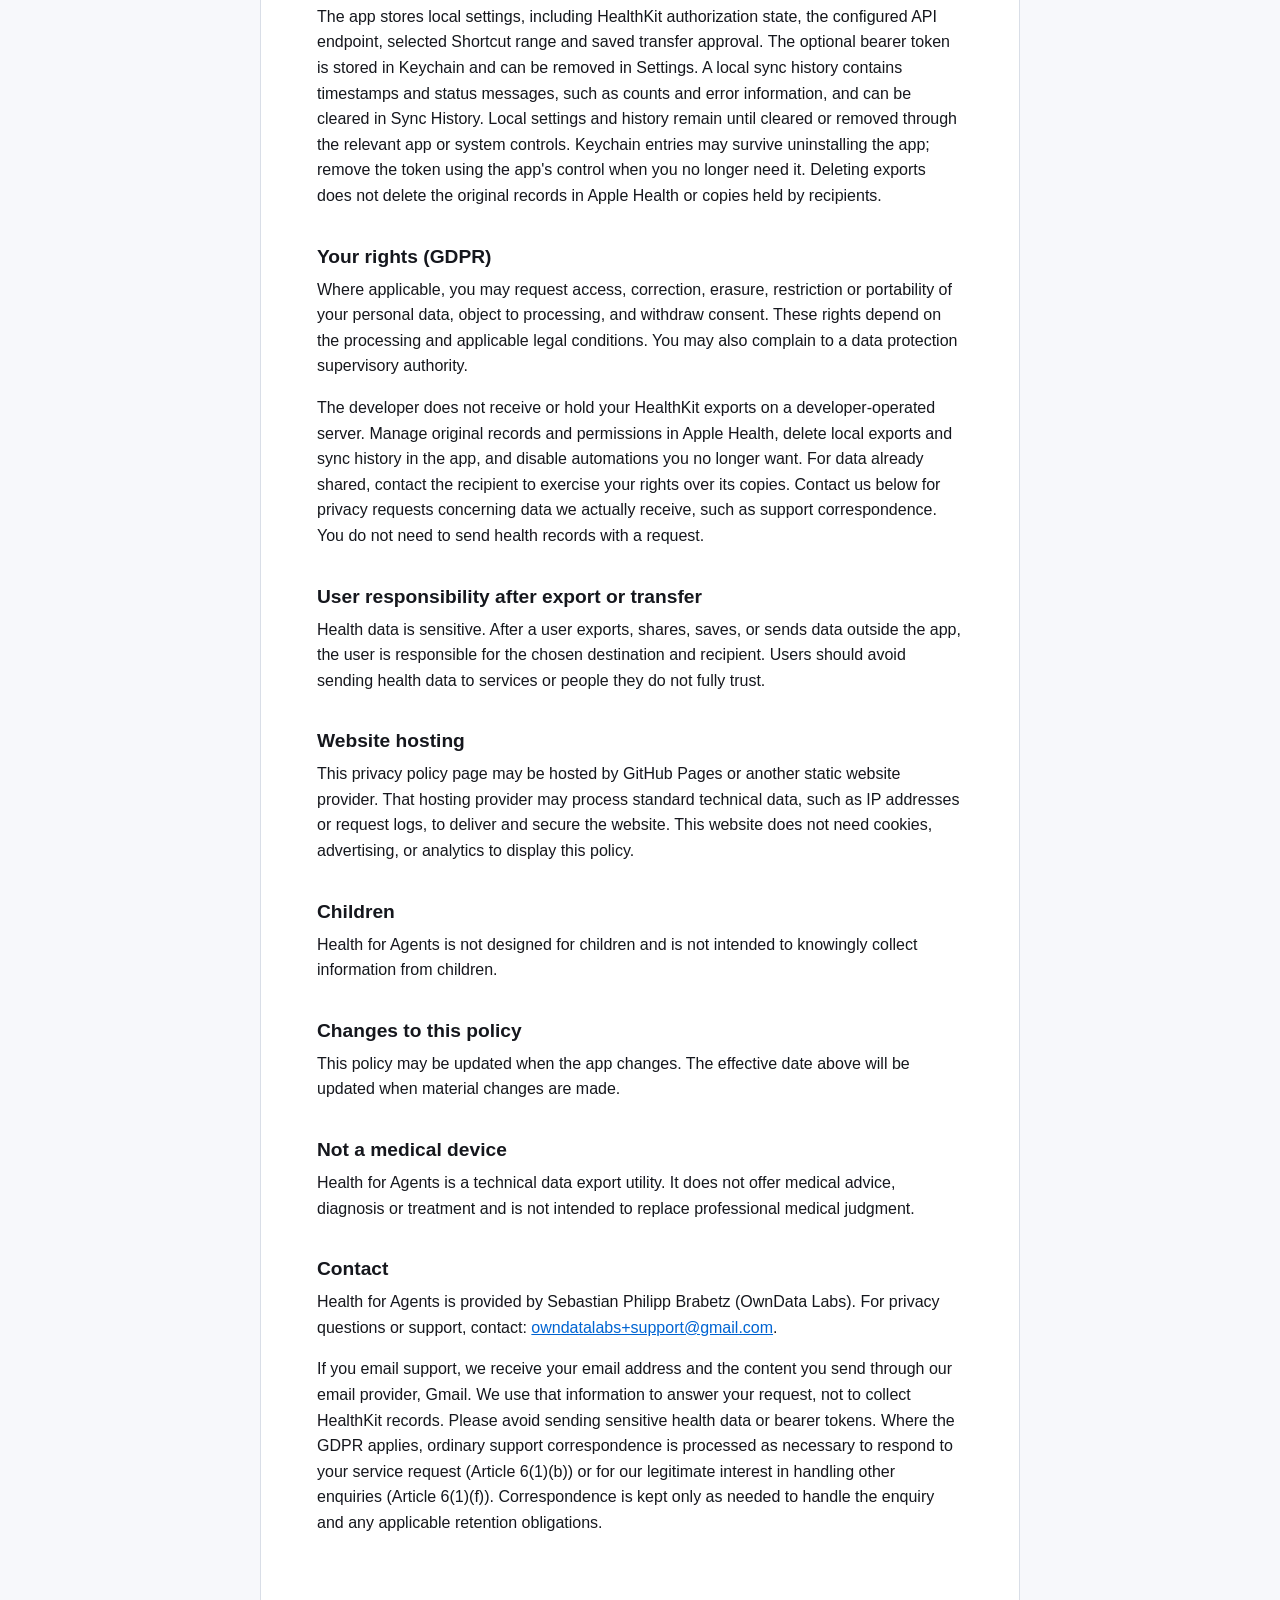
==== commit 381004d1: "docs: update privacy policy for version 1.1" ====
--- a/privacy/index.html
+++ b/privacy/index.html
@@ -11,7 +11,7 @@
     <main class="page document">
       <p class="eyebrow">Health for Agents</p>
       <h1>Privacy Policy</h1>
-      <p class="updated">Effective date: July 4, 2026</p>
+      <p class="updated">Effective date: September 27, 2026 (version 1.1)</p>
 
       <p>
         Health for Agents is designed to keep users in control of their Apple Health data. The app reads
@@ -23,7 +23,19 @@
       <p>
         With the user's explicit permission, Health for Agents can read health and fitness data from Apple
         HealthKit. This may include sensitive information such as activity, workouts, sleep, heart rate, body
-        measurements, nutrition, and other HealthKit records that are available on the user's device.
+        measurements (including body fat), nutrition, reproductive health, and mental-health records.
+        Depending on permissions, device support and iOS version, exports may also contain ECG measurements,
+        heartbeat series, precise GPS locations from workout routes, hearing tests, clinical records (including
+        diagnoses, allergies, laboratory results, medications, immunizations, insurance details and medical notes),
+        and individually selected vision prescriptions. The app reads existing workout routes from HealthKit;
+        it does not record live location.
+      </p>
+      <p>
+        Current profile information may include date of birth, biological sex, blood type, skin type,
+        wheelchair use and activity move mode. Daily activity summaries may also be exported.
+        Access is optional and controlled through Health permissions. The app cannot distinguish a denied
+        read permission from an absence of records. Medication tracking and dose events, CDA documents and
+        attachments are not supported by this version. An export is not a complete Apple Health backup.
       </p>
 
       <h2>How Health data is used</h2>
@@ -33,14 +45,37 @@
         data to an AI agent API endpoint configured by the user.
       </p>
 
+      <h2>Legal basis and consent (GDPR)</h2>
+      <p>
+        Where the GDPR applies and consent is the applicable basis for the health-data processing described
+        here, we rely on consent under Article 6(1)(a) and explicit consent under Article 9(2)(a).
+        HealthKit permissions control which records the app may read. Separately, the app asks for confirmation
+        before an in-app agent transfer or approval of future Shortcut transfers. Granting HealthKit access
+        alone does not authorize sending data to an endpoint.
+      </p>
+      <p>
+        You can withdraw permission for future access through Apple Health or iOS Settings and disable your
+        Shortcut automations to stop scheduled sends. Withdrawal does not affect the lawfulness of processing
+        before withdrawal and does not recall files or data already sent to another recipient.
+        An endpoint operator is responsible for its own processing and applicable legal basis.
+      </p>
+
       <h2>What can be sent to an agent endpoint</h2>
       <p>
-        If the user chooses Send to Agent, the app sends only the selected recent range: 24 Hours, 7 Days, or
+        For Send to Agent, sample records are selected from 24 Hours, 7 Days, or
         30 Days. The JSON payload can include HealthKit sample identifiers, sample type identifiers, start and
         end dates, numeric or category values, units, text values, metadata when present, export metadata such as
         schemaVersion, generatedAt, scope, and source, and a short instruction asking the receiving agent to
         analyze trends and avoid medical diagnosis.
       </p>
+      <p>
+        Structured details can include the sensitive data listed above, source app and device information,
+        and clinical FHIR record contents. Coverage information lists queried, empty, excluded or failed types.
+        Current profile characteristics are included as a separate context snapshot when readable; they are
+        not limited to measurements recorded within the chosen time range. Activity summaries have calendar-day
+        granularity and may include a full day that overlaps a selected range. File exports additionally support
+        All Time. Debug previews are limited to 24 hours and 500 samples.
+      </p>
 
       <p>
         If the user saved an API bearer token in the app, the token is sent only as an Authorization header to
@@ -53,6 +88,11 @@
         starts, and users can manually delete existing exports from inside the app. When a user shares or saves an
         export through iOS, the user chooses the destination and is responsible for what happens to that exported
         file afterward.
+      </p>
+      <p>
+        API uploads use a temporary JSON file protected by iOS file protection. The app attempts to delete it
+        when the upload operation ends, including on handled errors. This cleanup may not execute if iOS
+        terminates the app. Copies saved or shared outside the app are not deleted by its export cleanup.
       </p>
 
       <h2>Sending data to an AI agent</h2>
@@ -68,7 +108,11 @@
         If the user-configured endpoint forwards data to an AI provider, stores the data, logs the data, or shares
         the data with another service, that behavior is controlled by the endpoint owner, not by Health for Agents.
         Users should only send health data to endpoints and AI services they control or trust, and whose privacy
-        and security practices provide appropriate protection for sensitive health data.
+        and security practices provide the same or equal protection for sensitive health data. The app cannot
+        verify arbitrary user-supplied endpoints or guarantee their practices. Do not approve a destination
+        unless you have checked its privacy policy, retention, deletion and downstream sharing practices.
+        A destination may process data in another country, including outside the EEA; its operator is responsible
+        for applicable transfer safeguards. No endpoint or third-party AI provider is selected by the developer.
       </p>
 
       <p>
@@ -86,6 +130,11 @@
         the user must save and approve the automation settings again. Whether an automation runs depends on iOS
         Shortcuts behavior and the user's device settings.
       </p>
+      <p>
+        Version 1.1 expands the data categories. Users must review Health permissions and approve their saved
+        Shortcut settings again before automated sends using the expanded scope. Subsequent runs do not require
+        a new in-app confirmation for each transfer to the approved endpoint and range.
+      </p>
 
       <h2>No tracking or advertising</h2>
       <p>
@@ -95,9 +144,27 @@
 
       <h2>Data retention and deletion</h2>
       <p>
-        The app keeps only the local settings needed to operate, such as HealthKit access state, the configured API
-        endpoint, selected shortcut range, and the optional bearer token in Keychain. Users can remove exported
-        files from inside the app. Users can revoke HealthKit access at any time in the iOS Settings app.
+        The app stores local settings, including HealthKit authorization state, the configured API endpoint,
+        selected Shortcut range and saved transfer approval. The optional bearer token is stored in Keychain
+        and can be removed in Settings. A local sync history contains timestamps and status messages, such as
+        counts and error information, and can be cleared in Sync History. Local settings and history remain
+        until cleared or removed through the relevant app or system controls. Keychain entries may survive
+        uninstalling the app; remove the token using the app's control when you no longer need it.
+        Deleting exports does not delete the original records in Apple Health or copies held by recipients.
+      </p>
+
+      <h2>Your rights (GDPR)</h2>
+      <p>
+        Where applicable, you may request access, correction, erasure, restriction or portability of your
+        personal data, object to processing, and withdraw consent. These rights depend on the processing
+        and applicable legal conditions. You may also complain to a data protection supervisory authority.
+      </p>
+      <p>
+        The developer does not receive or hold your HealthKit exports on a developer-operated server.
+        Manage original records and permissions in Apple Health, delete local exports and sync history in
+        the app, and disable automations you no longer want. For data already shared, contact the recipient
+        to exercise your rights over its copies. Contact us below for privacy requests concerning data we
+        actually receive, such as support correspondence. You do not need to send health records with a request.
       </p>
 
       <h2>User responsibility after export or transfer</h2>
@@ -126,33 +193,24 @@
         changes are made.
       </p>
 
+      <h2>Not a medical device</h2>
+      <p>
+        Health for Agents is a technical data export utility. It does not offer medical advice, diagnosis or
+        treatment and is not intended to replace professional medical judgment.
+      </p>
+
       <h2>Contact</h2>
       <p>
-        For privacy questions or support, contact: <a href="mailto:owndatalabs+support@gmail.com">owndatalabs+support@gmail.com</a>
-      </p>
-      <h2>Legal Basis (GDPR)</h2>
-      <p>
-        The processing of your HealthKit data is based strictly on your explicit consent 
-        (Art. 6(1)(a) and Art. 9(2)(a) GDPR), which you grant when allowing HealthKit 
-        permissions in iOS and triggering an export or setting up an automated transfer. 
-        You can revoke your consent at any time by disabling HealthKit access for this app in the iOS Settings.
-      </p>
-
-      <h2>Your Rights</h2>
-      <p>
-        Under applicable data protection laws (such as the GDPR), you have the right to access, 
-        rectify, or request the erasure of your personal data. Because Health for Agents does not 
-        store or transmit your data to any developer servers, all health data remains on your device. 
-        You can exercise your rights directly by deleting exported files in the app, clearing app settings, 
-        or removing the app from your device. You also have the right to lodge a complaint with a 
-        data protection supervisory authority.
-      </p>
-
-      <h2>Not a Medical Device</h2>
-      <p>
-        Health for Agents is purely a technical data export utility. It is not a medical device, 
-        does not offer medical advice, diagnosis, or treatment, and is not intended to replace 
-        professional medical judgment.
+        Health for Agents is provided by Sebastian Philipp Brabetz (OwnData Labs).
+        For privacy questions or support, contact: <a href="mailto:owndatalabs+support@gmail.com">owndatalabs+support@gmail.com</a>.
+      </p>
+      <p>
+        If you email support, we receive your email address and the content you send through our email provider,
+        Gmail. We use that information to answer your request, not to collect HealthKit records.
+        Please avoid sending sensitive health data or bearer tokens. Where the GDPR applies, ordinary support
+        correspondence is processed as necessary to respond to your service request (Article 6(1)(b)) or for
+        our legitimate interest in handling other enquiries (Article 6(1)(f)). Correspondence is kept only as
+        needed to handle the enquiry and any applicable retention obligations.
       </p>
     </main>
   </body>
